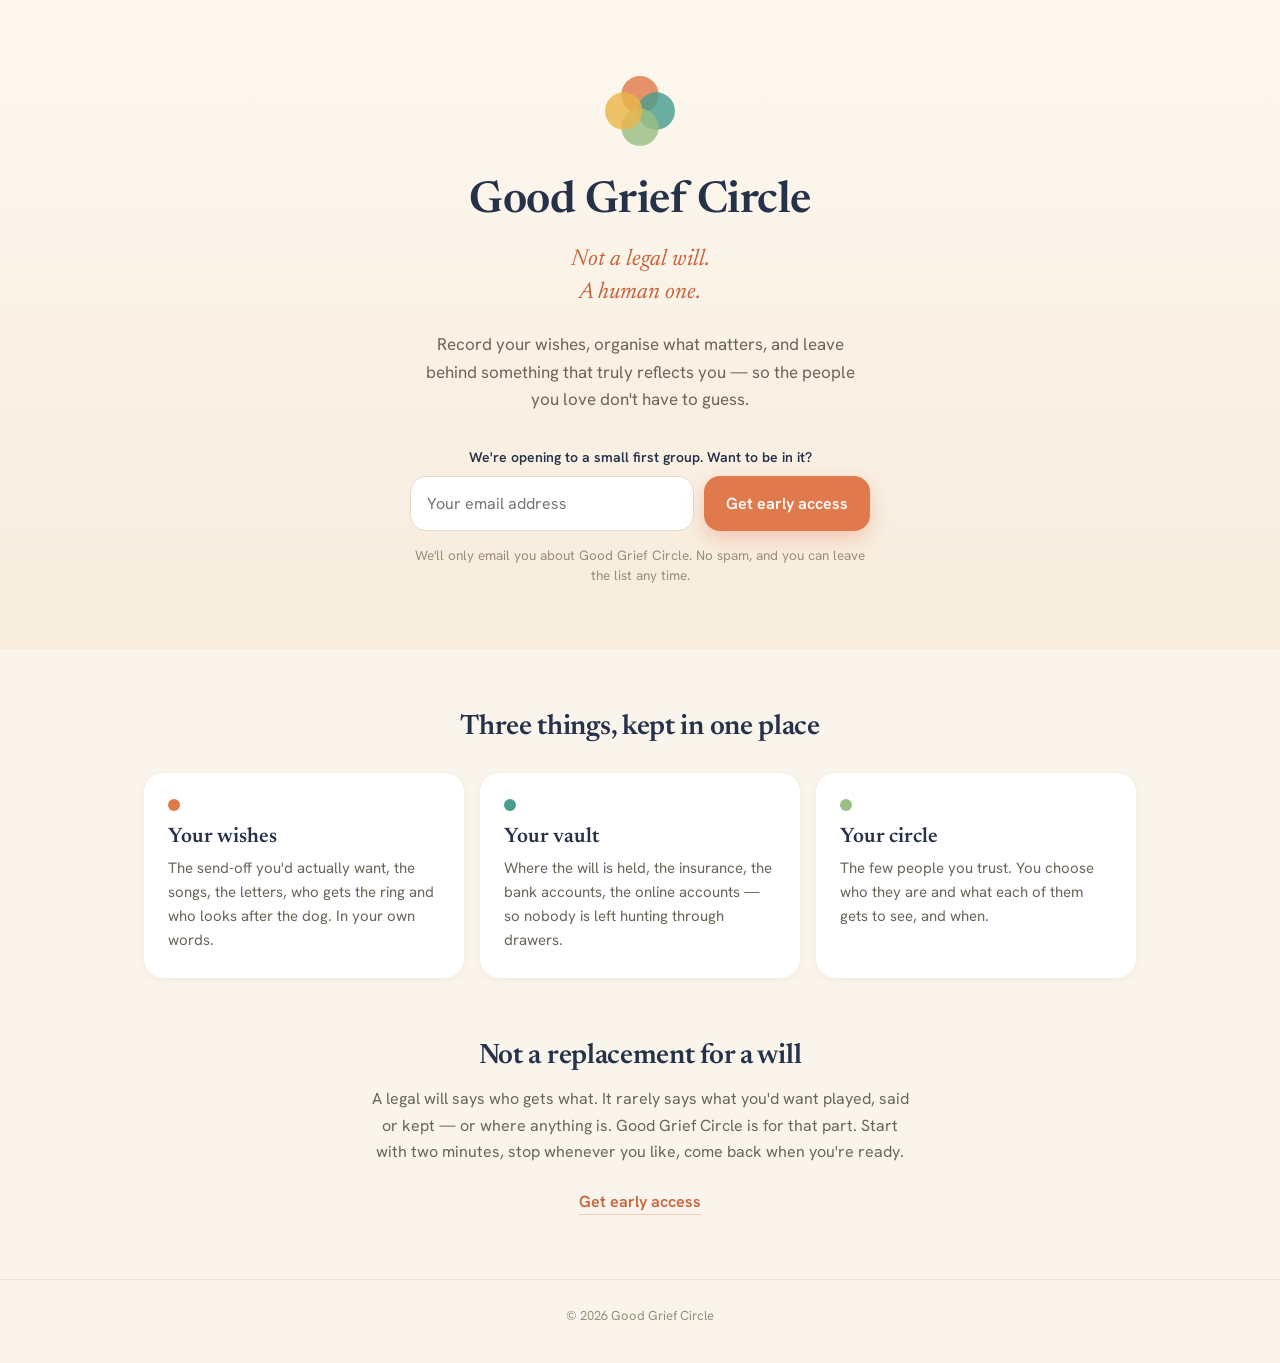
==== index.html @ 54e55d17 "Early access page for Good Grief Circle Co-Authored-By: Claude Opus 5.5 <noreply@anthropic.com>" ====
<!DOCTYPE html>
<html lang="en">
<head>
  <meta charset="utf-8" />
  <meta name="viewport" content="width=device-width, initial-scale=1, viewport-fit=cover" />
  <title>Good Grief Circle — Not a legal will. A human one.</title>
  <meta name="description" content="Record your wishes, organise what matters, and choose who you trust with it — so the people you love don't have to guess. Join the early access list." />
  <meta property="og:title" content="Good Grief Circle" />
  <meta property="og:description" content="Not a legal will. A human one. Join the early access list." />
  <meta property="og:type" content="website" />
  <meta name="theme-color" content="#faf5ec" />
  <link rel="icon" href="data:image/svg+xml,%3Csvg xmlns='http://www.w3.org/2000/svg' viewBox='0 0 48 48'%3E%3Ccircle cx='24' cy='14' r='11.5' fill='%23e07a4d' opacity='.82'/%3E%3Ccircle cx='34' cy='24' r='11.5' fill='%234a9e90' opacity='.82'/%3E%3Ccircle cx='24' cy='34' r='11.5' fill='%239cbf86' opacity='.82'/%3E%3Ccircle cx='14' cy='24' r='11.5' fill='%23eab64a' opacity='.82'/%3E%3C/svg%3E" />
  <link rel="preconnect" href="https://fonts.googleapis.com" />
  <link rel="preconnect" href="https://fonts.gstatic.com" crossorigin />
  <link href="https://fonts.googleapis.com/css2?family=Newsreader:ital,opsz,wght@0,6..72,400;0,6..72,500;0,6..72,600;1,6..72,400&family=Hanken+Grotesk:wght@400;500;600;700&display=swap" rel="stylesheet" />
  <style>
    * { box-sizing: border-box; }
    html { scroll-behavior: smooth; }
    body {
      margin: 0;
      font-family: 'Hanken Grotesk', -apple-system, sans-serif;
      background: #faf5ec;
      color: #26324a;
      -webkit-font-smoothing: antialiased;
    }
    .serif { font-family: 'Newsreader', serif; }
    .wrap { max-width: 1040px; margin: 0 auto; padding: 0 24px; }

    @keyframes ggcFade {
      from { opacity: 0; transform: translateY(8px); }
      to { opacity: 1; transform: none; }
    }
    .fade { animation: ggcFade 0.5s ease both; }
    @media (prefers-reduced-motion: reduce) { .fade { animation: none; } html { scroll-behavior: auto; } }

    /* ── HERO ── */
    .hero {
      background: linear-gradient(180deg, #fdf8f0 0%, #f7ecdd 100%);
      text-align: center;
      padding: 72px 0 64px;
    }
    .hero h1 { font-size: 44px; font-weight: 600; line-height: 1.08; letter-spacing: -0.5px; margin: 24px 0 0; }
    .tagline { font-style: italic; font-size: 23px; color: #c8623a; line-height: 1.45; margin: 16px 0 0; }
    .lede { font-size: 17px; line-height: 1.62; color: #6c6456; max-width: 460px; margin: 22px auto 0; }

    /* ── SIGN-UP ── */
    .signup { max-width: 460px; margin: 34px auto 0; }
    .signup label { display: block; font-size: 14px; font-weight: 600; margin-bottom: 10px; }
    .row { display: flex; gap: 10px; }
    .row input[type=email] {
      flex: 1; min-width: 0;
      font: inherit; font-size: 16px; color: #26324a;
      padding: 16px; border-radius: 16px;
      border: 1px solid #e6dac6; background: #fff;
    }
    .row input[type=email]:focus { outline: 2px solid #e07a4d; outline-offset: 1px; border-color: transparent; }
    .btn {
      border: none; cursor: pointer; white-space: nowrap;
      font-family: inherit; font-size: 16px; font-weight: 600;
      background: #e07a4d; color: #fff;
      padding: 16px 22px; border-radius: 16px;
      box-shadow: 0 8px 20px rgba(224,122,77,0.32);
    }
    .btn:disabled { opacity: 0.6; cursor: default; }
    .small { font-size: 13.5px; color: #9a8d79; line-height: 1.5; margin: 14px 0 0; }
    .hp { position: absolute; left: -9999px; }
    .msg { display: none; border-radius: 16px; padding: 18px 20px; font-size: 15.5px; line-height: 1.55; margin-top: 4px; }
    .msg.ok { display: block; background: #e9f4f0; border: 1px solid #d3e9e2; color: #3a8275; }
    .msg.err { display: block; background: #fbe6da; border: 1px solid #f3d0bd; color: #a94e2b; margin-top: 14px; }
    @media (max-width: 520px) {
      .hero { padding: 56px 0 48px; }
      .hero h1 { font-size: 36px; }
      .tagline { font-size: 20px; }
      .row { flex-direction: column; }
    }

    /* ── WHAT IT IS ── */
    .what { padding: 64px 0 24px; }
    .what h2, .not h2 { font-size: 28px; font-weight: 600; letter-spacing: -0.3px; text-align: center; margin: 0; }
    .cards { display: grid; grid-template-columns: repeat(3, 1fr); gap: 16px; margin-top: 32px; }
    .card { background: #fff; border-radius: 20px; padding: 26px 24px; box-shadow: 0 2px 10px rgba(60,45,20,0.05); }
    .dot { width: 12px; height: 12px; border-radius: 50%; }
    .card h3 { font-size: 21px; font-weight: 600; margin: 16px 0 8px; }
    .card p { font-size: 15px; line-height: 1.6; color: #6c6456; margin: 0; }
    @media (max-width: 760px) { .cards { grid-template-columns: 1fr; } }

    /* ── WHAT IT ISN'T ── */
    .not { padding: 40px 0 64px; text-align: center; }
    .not p { font-size: 16px; line-height: 1.65; color: #6c6456; max-width: 540px; margin: 16px auto 0; }
    .not a { display: inline-block; margin-top: 26px; color: #c8623a; font-weight: 600; text-decoration: none; border-bottom: 1.5px solid #f0c8b4; padding-bottom: 2px; }

    footer { border-top: 1px solid #efe5d3; padding: 26px 0 36px; text-align: center; font-size: 13px; color: #9a8d79; line-height: 1.6; }
  </style>
</head>
<body>

  <header class="hero" id="top">
    <div class="wrap fade">
      <svg width="78" height="78" viewBox="0 0 48 48" role="img" aria-label="Good Grief Circle logo">
        <g style="mix-blend-mode: multiply">
          <circle cx="24" cy="14" r="11.5" fill="#e07a4d" opacity="0.82" />
          <circle cx="34" cy="24" r="11.5" fill="#4a9e90" opacity="0.82" />
          <circle cx="24" cy="34" r="11.5" fill="#9cbf86" opacity="0.82" />
          <circle cx="14" cy="24" r="11.5" fill="#eab64a" opacity="0.82" />
        </g>
      </svg>
      <h1 class="serif">Good Grief Circle</h1>
      <p class="tagline serif">Not a legal will.<br />A human one.</p>
      <p class="lede">
        Record your wishes, organise what matters, and leave behind something that truly reflects you —
        so the people you love don't have to guess.
      </p>

      <div class="signup">
        <form id="signup-form" novalidate>
          <label for="email">We're opening to a small first group. Want to be in it?</label>
          <div class="row">
            <input id="email" name="email" type="email" placeholder="Your email address" autocomplete="email" required />
            <button class="btn" type="submit">Get early access</button>
          </div>
          <input class="hp" type="text" name="_gotcha" tabindex="-1" autocomplete="off" aria-hidden="true" />
          <p class="small">We'll only email you about Good Grief Circle. No spam, and you can leave the list any time.</p>
          <div id="signup-error" class="msg" role="alert"></div>
        </form>
        <div id="signup-thanks" class="msg" role="status">
          <strong>Thank you — you're on the list.</strong><br />
          We'll be in touch as soon as there's a place for you.
        </div>
      </div>
    </div>
  </header>

  <main>
    <section class="what">
      <div class="wrap">
        <h2 class="serif">Three things, kept in one place</h2>
        <div class="cards">
          <div class="card">
            <div class="dot" style="background:#e07a4d"></div>
            <h3 class="serif">Your wishes</h3>
            <p>The send-off you'd actually want, the songs, the letters, who gets the ring and who looks after the dog. In your own words.</p>
          </div>
          <div class="card">
            <div class="dot" style="background:#4a9e90"></div>
            <h3 class="serif">Your vault</h3>
            <p>Where the will is held, the insurance, the bank accounts, the online accounts — so nobody is left hunting through drawers.</p>
          </div>
          <div class="card">
            <div class="dot" style="background:#9cbf86"></div>
            <h3 class="serif">Your circle</h3>
            <p>The few people you trust. You choose who they are and what each of them gets to see, and when.</p>
          </div>
        </div>
      </div>
    </section>

    <section class="not">
      <div class="wrap">
        <h2 class="serif">Not a replacement for a will</h2>
        <p>
          A legal will says who gets what. It rarely says what you'd want played, said or kept — or where anything is.
          Good Grief Circle is for that part. Start with two minutes, stop whenever you like, come back when you're ready.
        </p>
        <a href="#top">Get early access</a>
      </div>
    </section>
  </main>

  <footer>
    <div class="wrap">© 2026 Good Grief Circle</div>
  </footer>

  <script>
    // Formspree form address, e.g. 'https://formspree.io/f/abcdwxyz'. Sign-ups go nowhere until this is set.
    const FORM_ENDPOINT = 'https://formspree.io/f/mqpebppz';

    const form = document.getElementById('signup-form');
    const thanks = document.getElementById('signup-thanks');
    const error = document.getElementById('signup-error');
    const isLocal = ['localhost', '127.0.0.1', ''].includes(location.hostname);

    const fail = (text) => { error.textContent = text; error.className = 'msg err'; };

    form.addEventListener('submit', async (e) => {
      e.preventDefault();
      error.className = 'msg';
      const email = form.email.value.trim();
      if (!/^\S+@\S+\.\S+$/.test(email)) return fail('That email address doesn’t look quite right — could you check it?');

      const button = form.querySelector('button');
      button.disabled = true;
      try {
        if (FORM_ENDPOINT) {
          const res = await fetch(FORM_ENDPOINT, { method: 'POST', body: new FormData(form), headers: { Accept: 'application/json' } });
          if (!res.ok) throw new Error('Sign-up failed: ' + res.status);
        } else if (!isLocal) {
          throw new Error('FORM_ENDPOINT is not set');
        }
        form.style.display = 'none';
        thanks.className = 'msg ok fade';
      } catch (err) {
        console.error(err);
        fail('Sorry — that didn’t go through. Please try again in a moment.');
        button.disabled = false;
      }
    });
  </script>
</body>
</html>
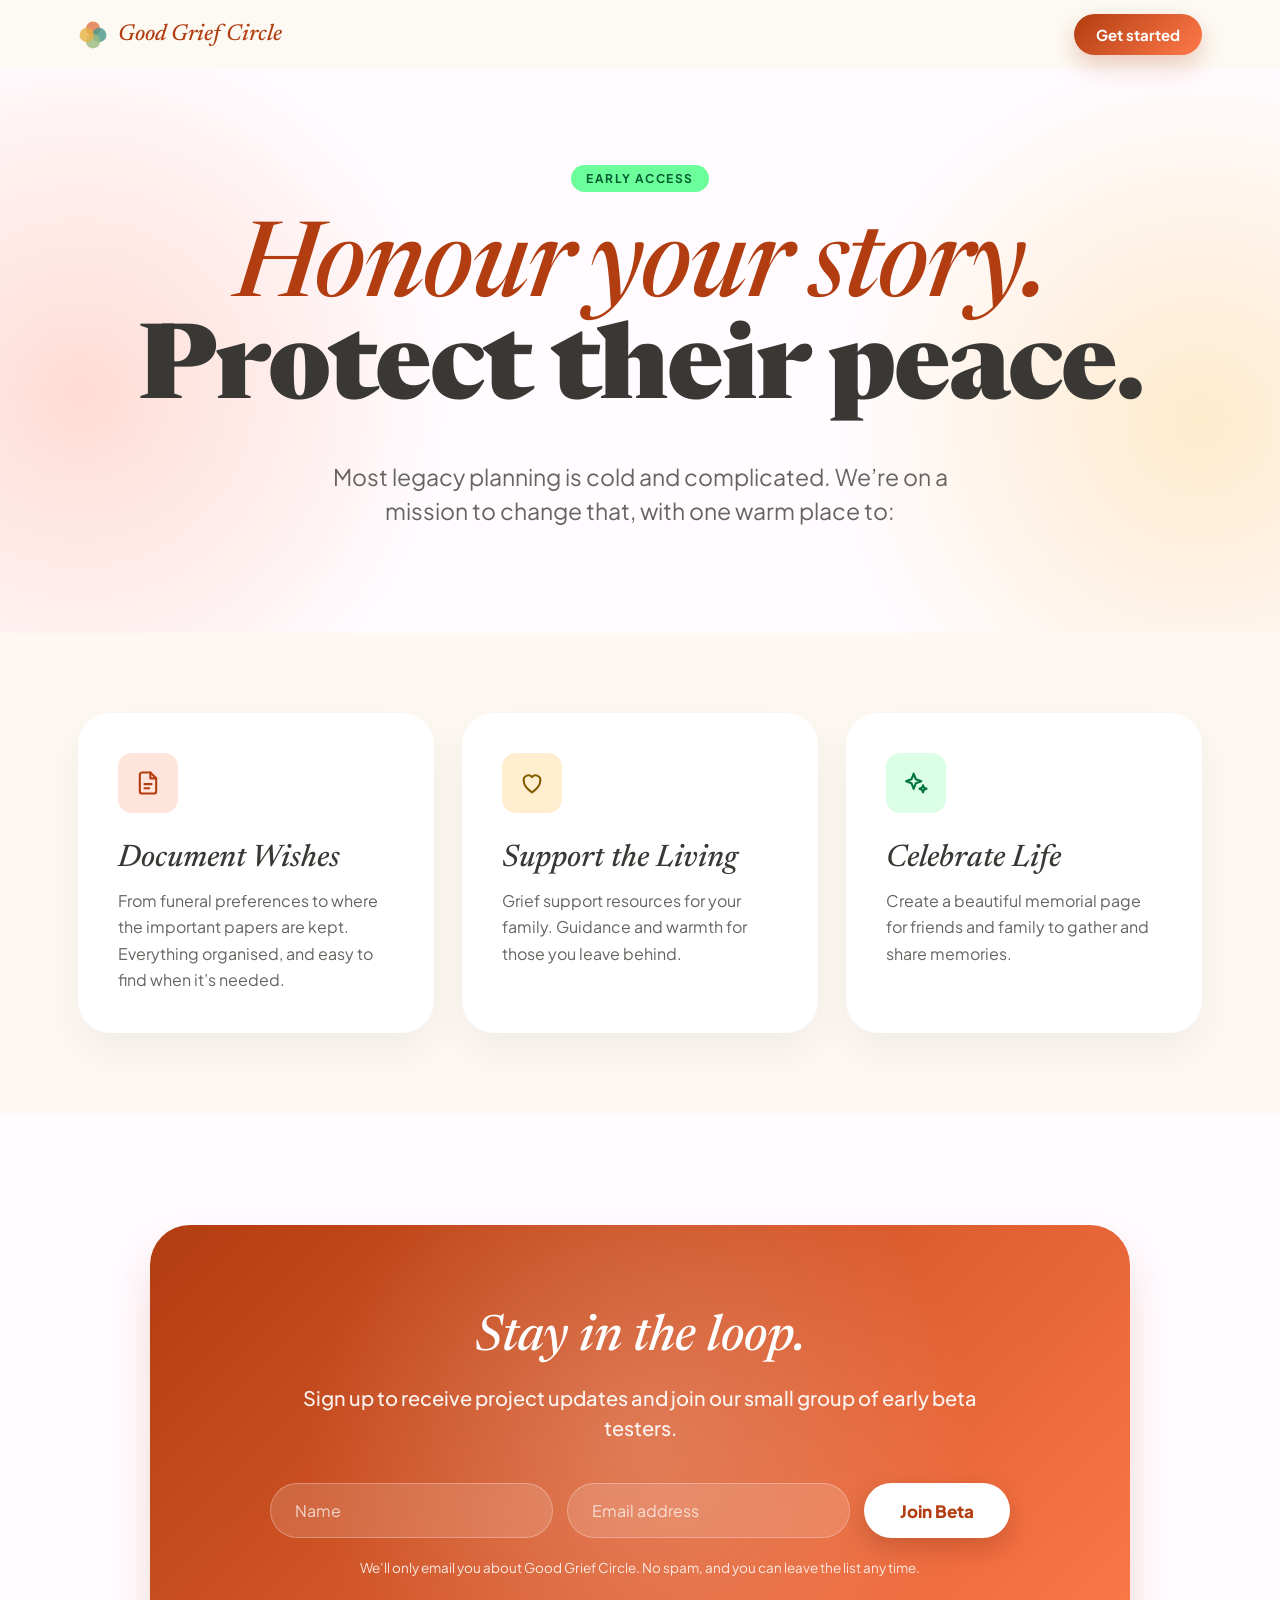
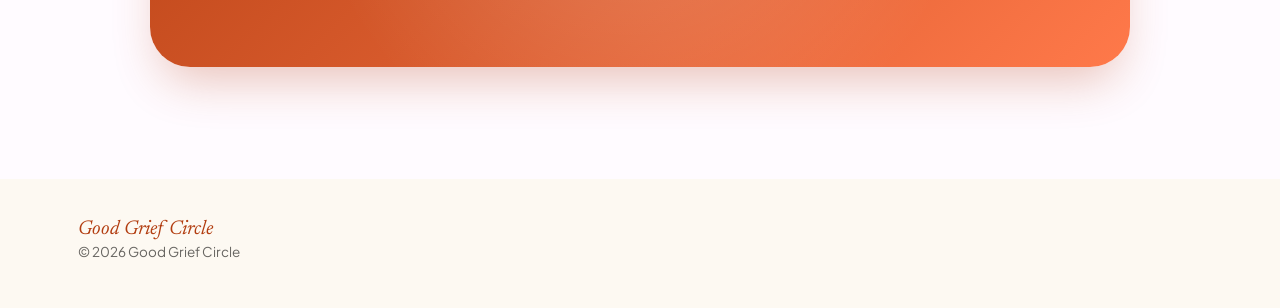
==== commit 8507b641: "Early access page in the new style: Honour your story. Protect their peace. Co-Authored-By: Claude O" ====
--- a/index.html
+++ b/index.html
@@ -3,171 +3,150 @@
 <head>
   <meta charset="utf-8" />
   <meta name="viewport" content="width=device-width, initial-scale=1, viewport-fit=cover" />
-  <title>Good Grief Circle — Not a legal will. A human one.</title>
-  <meta name="description" content="Record your wishes, organise what matters, and choose who you trust with it — so the people you love don't have to guess. Join the early access list." />
+  <title>Good Grief Circle — Honour your story. Protect their peace.</title>
+  <meta name="description" content="Record your wishes, support the people you love, and celebrate a life. Join the early beta list." />
   <meta property="og:title" content="Good Grief Circle" />
-  <meta property="og:description" content="Not a legal will. A human one. Join the early access list." />
+  <meta property="og:description" content="Honour your story. Protect their peace. Join the early beta list." />
   <meta property="og:type" content="website" />
-  <meta name="theme-color" content="#faf5ec" />
+  <meta name="theme-color" content="#fffbff" />
   <link rel="icon" href="data:image/svg+xml,%3Csvg xmlns='http://www.w3.org/2000/svg' viewBox='0 0 48 48'%3E%3Ccircle cx='24' cy='14' r='11.5' fill='%23e07a4d' opacity='.82'/%3E%3Ccircle cx='34' cy='24' r='11.5' fill='%234a9e90' opacity='.82'/%3E%3Ccircle cx='24' cy='34' r='11.5' fill='%239cbf86' opacity='.82'/%3E%3Ccircle cx='14' cy='24' r='11.5' fill='%23eab64a' opacity='.82'/%3E%3C/svg%3E" />
   <link rel="preconnect" href="https://fonts.googleapis.com" />
   <link rel="preconnect" href="https://fonts.gstatic.com" crossorigin />
-  <link href="https://fonts.googleapis.com/css2?family=Newsreader:ital,opsz,wght@0,6..72,400;0,6..72,500;0,6..72,600;1,6..72,400&family=Hanken+Grotesk:wght@400;500;600;700&display=swap" rel="stylesheet" />
+  <link href="https://fonts.googleapis.com/css2?family=Newsreader:ital,opsz,wght@0,6..72,500;0,6..72,800;1,6..72,500&family=Plus+Jakarta+Sans:wght@400;500;600;700;800&display=swap" rel="stylesheet" />
   <style>
     * { box-sizing: border-box; }
     html { scroll-behavior: smooth; }
-    body {
-      margin: 0;
-      font-family: 'Hanken Grotesk', -apple-system, sans-serif;
-      background: #faf5ec;
-      color: #26324a;
-      -webkit-font-smoothing: antialiased;
-    }
+    body { margin: 0; font-family: 'Plus Jakarta Sans', -apple-system, sans-serif; background: #fffbff; color: #393834; -webkit-font-smoothing: antialiased; }
     .serif { font-family: 'Newsreader', serif; }
-    .wrap { max-width: 1040px; margin: 0 auto; padding: 0 24px; }
+    .wrap { max-width: 1180px; margin: 0 auto; padding: 0 28px; }
+    @keyframes ggcFade { from { opacity: 0; transform: translateY(10px); } to { opacity: 1; transform: none; } }
+    .fade { animation: ggcFade 0.6s ease both; }
+    @media (prefers-reduced-motion: reduce) { .fade { animation: none; } html { scroll-behavior: auto; } }
+    .glow { background: linear-gradient(135deg, #b23d10 0%, #ff794a 100%); }
 
-    @keyframes ggcFade {
-      from { opacity: 0; transform: translateY(8px); }
-      to { opacity: 1; transform: none; }
-    }
-    .fade { animation: ggcFade 0.5s ease both; }
-    @media (prefers-reduced-motion: reduce) { .fade { animation: none; } html { scroll-behavior: auto; } }
+    nav { position: sticky; top: 0; z-index: 10; background: rgba(253,249,242,.82); backdrop-filter: blur(12px); -webkit-backdrop-filter: blur(12px); }
+    nav .wrap { display: flex; align-items: center; justify-content: space-between; padding-top: 14px; padding-bottom: 14px; }
+    .brand { display: flex; align-items: center; gap: 10px; font-style: italic; font-weight: 500; font-size: 23px; color: #b23d10; }
+    .cta { display: inline-block; color: #fff; font-weight: 700; font-size: 15px; text-decoration: none; padding: 11px 22px; border-radius: 999px; box-shadow: 0 10px 24px rgba(178,61,16,.26); }
 
-    /* ── HERO ── */
-    .hero {
-      background: linear-gradient(180deg, #fdf8f0 0%, #f7ecdd 100%);
-      text-align: center;
-      padding: 72px 0 64px;
-    }
-    .hero h1 { font-size: 44px; font-weight: 600; line-height: 1.08; letter-spacing: -0.5px; margin: 24px 0 0; }
-    .tagline { font-style: italic; font-size: 23px; color: #c8623a; line-height: 1.45; margin: 16px 0 0; }
-    .lede { font-size: 17px; line-height: 1.62; color: #6c6456; max-width: 460px; margin: 22px auto 0; }
+    .hero { position: relative; overflow: hidden; text-align: center; padding: 96px 0 104px; }
+    .orb { position: absolute; width: 760px; height: 760px; border-radius: 50%; pointer-events: none; }
+    .chip { display: inline-block; font-size: 12px; font-weight: 700; letter-spacing: .12em; text-transform: uppercase; color: #005f2e; background: #6dfe9c; border-radius: 999px; padding: 6px 15px; }
+    .hero h1 { position: relative; font-size: clamp(46px, 9vw, 104px); line-height: .98; letter-spacing: -2px; margin: 30px 0 0; }
+    .hero h1 i { font-weight: 500; color: #b23d10; }
+    .hero h1 b { font-weight: 800; }
+    .lede { position: relative; font-size: clamp(18px, 2.2vw, 23px); line-height: 1.5; color: #666460; max-width: 640px; margin: 34px auto 0; }
 
-    /* ── SIGN-UP ── */
-    .signup { max-width: 460px; margin: 34px auto 0; }
-    .signup label { display: block; font-size: 14px; font-weight: 600; margin-bottom: 10px; }
-    .row { display: flex; gap: 10px; }
-    .row input[type=email] {
-      flex: 1; min-width: 0;
-      font: inherit; font-size: 16px; color: #26324a;
-      padding: 16px; border-radius: 16px;
-      border: 1px solid #e6dac6; background: #fff;
-    }
-    .row input[type=email]:focus { outline: 2px solid #e07a4d; outline-offset: 1px; border-color: transparent; }
-    .btn {
-      border: none; cursor: pointer; white-space: nowrap;
-      font-family: inherit; font-size: 16px; font-weight: 600;
-      background: #e07a4d; color: #fff;
-      padding: 16px 22px; border-radius: 16px;
-      box-shadow: 0 8px 20px rgba(224,122,77,0.32);
-    }
-    .btn:disabled { opacity: 0.6; cursor: default; }
-    .small { font-size: 13.5px; color: #9a8d79; line-height: 1.5; margin: 14px 0 0; }
+    .what { background: #fdf9f2; padding: 80px 0; }
+    .cards { display: grid; grid-template-columns: repeat(3, 1fr); gap: 28px; }
+    .card { background: #fff; border-radius: 32px; padding: 40px; box-shadow: 0 18px 40px rgba(57,56,52,.06); transition: transform .4s ease, box-shadow .4s ease; }
+    .card:hover { transform: translateY(-4px); box-shadow: 0 28px 56px rgba(57,56,52,.10); }
+    .ico { width: 60px; height: 60px; border-radius: 14px; display: flex; align-items: center; justify-content: center; }
+    .card h3 { font-style: italic; font-weight: 500; font-size: 31px; margin: 30px 0 14px; }
+    .card p { font-size: 16px; line-height: 1.65; color: #666460; margin: 0; }
+    @media (max-width: 820px) { .cards { grid-template-columns: 1fr; } .card { padding: 32px; } }
+
+    .join { padding: 112px 0; }
+    .panel { position: relative; overflow: hidden; max-width: 980px; margin: 0 auto; border-radius: 40px; padding: 88px 56px; text-align: center; color: #fff; box-shadow: 0 24px 48px -12px rgba(178,61,16,.3); }
+    .panel::before { content: ''; position: absolute; inset: 0; background: radial-gradient(circle at center, rgba(255,255,255,.2), transparent 62%); pointer-events: none; }
+    .panel > * { position: relative; }
+    .panel h2 { font-style: italic; font-weight: 500; font-size: clamp(34px, 5vw, 50px); margin: 0; }
+    .panel .sub { font-size: clamp(16px, 2vw, 20px); font-weight: 500; line-height: 1.5; opacity: .93; max-width: 680px; margin: 20px auto 40px; }
+    .row { display: flex; gap: 14px; max-width: 740px; margin: 0 auto; }
+    .row input { flex: 1; min-width: 0; font: inherit; font-size: 16px; color: #fff; padding: 16px 24px; border-radius: 999px; border: 1px solid rgba(255,255,255,.28); background: rgba(255,255,255,.14); }
+    .row input::placeholder { color: rgba(255,255,255,.72); }
+    .row input:focus { outline: 2px solid #fff; outline-offset: 1px; }
+    .btn { border: none; cursor: pointer; white-space: nowrap; font-family: inherit; font-size: 17px; font-weight: 800; background: #fff; color: #b23d10; padding: 16px 36px; border-radius: 999px; box-shadow: 0 10px 24px rgba(70,16,0,.2); }
+    .btn:disabled { opacity: .6; cursor: default; }
+    .small { font-size: 13.5px; line-height: 1.5; opacity: .85; margin: 20px 0 0; }
     .hp { position: absolute; left: -9999px; }
-    .msg { display: none; border-radius: 16px; padding: 18px 20px; font-size: 15.5px; line-height: 1.55; margin-top: 4px; }
-    .msg.ok { display: block; background: #e9f4f0; border: 1px solid #d3e9e2; color: #3a8275; }
-    .msg.err { display: block; background: #fbe6da; border: 1px solid #f3d0bd; color: #a94e2b; margin-top: 14px; }
-    @media (max-width: 520px) {
-      .hero { padding: 56px 0 48px; }
-      .hero h1 { font-size: 36px; }
-      .tagline { font-size: 20px; }
-      .row { flex-direction: column; }
-    }
+    .msg { display: none; border-radius: 20px; padding: 18px 22px; font-size: 16px; line-height: 1.55; max-width: 740px; margin: 0 auto; }
+    .msg.ok { display: block; background: #fff; color: #005f2e; }
+    .msg.err { display: block; background: #fff; color: #9f0519; margin-top: 16px; }
+    @media (max-width: 720px) { .hero { padding: 64px 0 72px; } .join { padding: 64px 0; } .panel { padding: 56px 24px; border-radius: 32px; } .row { flex-direction: column; } }
 
-    /* ── WHAT IT IS ── */
-    .what { padding: 64px 0 24px; }
-    .what h2, .not h2 { font-size: 28px; font-weight: 600; letter-spacing: -0.3px; text-align: center; margin: 0; }
-    .cards { display: grid; grid-template-columns: repeat(3, 1fr); gap: 16px; margin-top: 32px; }
-    .card { background: #fff; border-radius: 20px; padding: 26px 24px; box-shadow: 0 2px 10px rgba(60,45,20,0.05); }
-    .dot { width: 12px; height: 12px; border-radius: 50%; }
-    .card h3 { font-size: 21px; font-weight: 600; margin: 16px 0 8px; }
-    .card p { font-size: 15px; line-height: 1.6; color: #6c6456; margin: 0; }
-    @media (max-width: 760px) { .cards { grid-template-columns: 1fr; } }
-
-    /* ── WHAT IT ISN'T ── */
-    .not { padding: 40px 0 64px; text-align: center; }
-    .not p { font-size: 16px; line-height: 1.65; color: #6c6456; max-width: 540px; margin: 16px auto 0; }
-    .not a { display: inline-block; margin-top: 26px; color: #c8623a; font-weight: 600; text-decoration: none; border-bottom: 1.5px solid #f0c8b4; padding-bottom: 2px; }
-
-    footer { border-top: 1px solid #efe5d3; padding: 26px 0 36px; text-align: center; font-size: 13px; color: #9a8d79; line-height: 1.6; }
+    footer { background: #fdf9f2; padding: 40px 0 48px; }
+    footer .wrap { display: flex; justify-content: space-between; align-items: center; gap: 16px; flex-wrap: wrap; }
+    footer .name { font-style: italic; font-size: 20px; color: #b23d10; }
+    footer p { font-size: 13.5px; color: #666460; margin: 4px 0 0; }
   </style>
 </head>
 <body>
 
+  <nav>
+    <div class="wrap">
+      <div class="brand serif">
+        <svg width="30" height="30" viewBox="0 0 48 48" role="img" aria-label="Good Grief Circle logo"><g style="mix-blend-mode: multiply"><circle cx="24" cy="14" r="11.5" fill="#e07a4d" opacity="0.82" /><circle cx="34" cy="24" r="11.5" fill="#4a9e90" opacity="0.82" /><circle cx="24" cy="34" r="11.5" fill="#9cbf86" opacity="0.82" /><circle cx="14" cy="24" r="11.5" fill="#eab64a" opacity="0.82" /></g></svg>
+        Good Grief Circle
+      </div>
+      <a class="cta glow" href="#join">Get started</a>
+    </div>
+  </nav>
+
   <header class="hero" id="top">
-    <div class="wrap fade">
-      <svg width="78" height="78" viewBox="0 0 48 48" role="img" aria-label="Good Grief Circle logo">
-        <g style="mix-blend-mode: multiply">
-          <circle cx="24" cy="14" r="11.5" fill="#e07a4d" opacity="0.82" />
-          <circle cx="34" cy="24" r="11.5" fill="#4a9e90" opacity="0.82" />
-          <circle cx="24" cy="34" r="11.5" fill="#9cbf86" opacity="0.82" />
-          <circle cx="14" cy="24" r="11.5" fill="#eab64a" opacity="0.82" />
-        </g>
-      </svg>
-      <h1 class="serif">Good Grief Circle</h1>
-      <p class="tagline serif">Not a legal will.<br />A human one.</p>
-      <p class="lede">
-        Record your wishes, organise what matters, and leave behind something that truly reflects you —
-        so the people you love don't have to guess.
-      </p>
-
-      <div class="signup">
-        <form id="signup-form" novalidate>
-          <label for="email">We're opening to a small first group. Want to be in it?</label>
-          <div class="row">
-            <input id="email" name="email" type="email" placeholder="Your email address" autocomplete="email" required />
-            <button class="btn" type="submit">Get early access</button>
-          </div>
-          <input class="hp" type="text" name="_gotcha" tabindex="-1" autocomplete="off" aria-hidden="true" />
-          <p class="small">We'll only email you about Good Grief Circle. No spam, and you can leave the list any time.</p>
-          <div id="signup-error" class="msg" role="alert"></div>
-        </form>
-        <div id="signup-thanks" class="msg" role="status">
-          <strong>Thank you — you're on the list.</strong><br />
-          We'll be in touch as soon as there's a place for you.
-        </div>
-      </div>
+    <div class="orb" style="top: -10%; left: -300px; background: radial-gradient(circle, rgba(255,121,74,.24), rgba(255,121,74,0) 68%)"></div>
+    <div class="orb" style="bottom: -30%; right: -300px; background: radial-gradient(circle, rgba(255,201,101,.32), rgba(255,201,101,0) 68%)"></div>
+    <div class="wrap" style="position: relative">
+      <span class="chip">Early access</span>
+      <h1 class="serif"><i>Honour your story.</i><br /><b>Protect their peace.</b></h1>
+      <p class="lede">Most legacy planning is cold and complicated. We’re on a mission to change that, with one warm place to:</p>
     </div>
   </header>
 
   <main>
     <section class="what">
       <div class="wrap">
-        <h2 class="serif">Three things, kept in one place</h2>
         <div class="cards">
           <div class="card">
-            <div class="dot" style="background:#e07a4d"></div>
-            <h3 class="serif">Your wishes</h3>
-            <p>The send-off you'd actually want, the songs, the letters, who gets the ring and who looks after the dog. In your own words.</p>
+            <div class="ico" style="background: rgba(255,121,74,.2)"><svg width="28" height="28" viewBox="0 0 24 24" fill="none" stroke="#b23d10" stroke-width="1.8" stroke-linecap="round" stroke-linejoin="round"><path d="M14 3H7a2 2 0 0 0-2 2v14a2 2 0 0 0 2 2h10a2 2 0 0 0 2-2V8z"/><polyline points="14 3 14 8 19 8"/><line x1="9" y1="13" x2="15" y2="13"/><line x1="9" y1="16.500" x2="13" y2="16.500"/></svg></div>
+            <h3 class="serif">Document Wishes</h3>
+            <p>From funeral preferences to where the important papers are kept. Everything organised, and easy to find when it’s needed.</p>
           </div>
           <div class="card">
-            <div class="dot" style="background:#4a9e90"></div>
-            <h3 class="serif">Your vault</h3>
-            <p>Where the will is held, the insurance, the bank accounts, the online accounts — so nobody is left hunting through drawers.</p>
+            <div class="ico" style="background: rgba(255,201,101,.3)"><svg width="28" height="28" viewBox="0 0 24 24" fill="none" stroke="#845d00" stroke-width="1.8" stroke-linejoin="round"><path d="M12 20s-7-4.400-7-9.500A4 4 0 0 1 12 7a4 4 0 0 1 7 3.500C19 15.600 12 20 12 20z"/></svg></div>
+            <h3 class="serif">Support the Living</h3>
+            <p>Grief support resources for your family. Guidance and warmth for those you leave behind.</p>
           </div>
           <div class="card">
-            <div class="dot" style="background:#9cbf86"></div>
-            <h3 class="serif">Your circle</h3>
-            <p>The few people you trust. You choose who they are and what each of them gets to see, and when.</p>
+            <div class="ico" style="background: rgba(109,254,156,.25)"><svg width="28" height="28" viewBox="0 0 24 24" fill="none" stroke="#007439" stroke-width="1.8" stroke-linecap="round" stroke-linejoin="round"><path d="M10 4l1.800 4.700L16.500 10.500 11.800 12.300 10 17l-1.800-4.700L3.500 10.500 8.200 8.700z"/><path d="M18 14l.900 2.100L21 17l-2.100.900L18 20l-.900-2.100L15 17l2.100-.900z"/></svg></div>
+            <h3 class="serif">Celebrate Life</h3>
+            <p>Create a beautiful memorial page for friends and family to gather and share memories.</p>
           </div>
         </div>
       </div>
     </section>
 
-    <section class="not">
+    <section class="join" id="join">
       <div class="wrap">
-        <h2 class="serif">Not a replacement for a will</h2>
-        <p>
-          A legal will says who gets what. It rarely says what you'd want played, said or kept — or where anything is.
-          Good Grief Circle is for that part. Start with two minutes, stop whenever you like, come back when you're ready.
-        </p>
-        <a href="#top">Get early access</a>
+        <div class="panel glow">
+          <h2 class="serif">Stay in the loop.</h2>
+          <p class="sub">Sign up to receive project updates and join our small group of early beta testers.</p>
+          <form id="signup-form" novalidate>
+            <div class="row">
+              <input name="name" type="text" placeholder="Name" aria-label="Name" autocomplete="name" />
+              <input id="email" name="email" type="email" placeholder="Email address" aria-label="Email address" autocomplete="email" required />
+              <button class="btn" type="submit">Join Beta</button>
+            </div>
+            <input class="hp" type="text" name="_gotcha" tabindex="-1" autocomplete="off" aria-hidden="true" />
+            <p class="small">We’ll only email you about Good Grief Circle. No spam, and you can leave the list any time.</p>
+            <div id="signup-error" class="msg" role="alert"></div>
+          </form>
+          <div id="signup-thanks" class="msg" role="status">
+            <strong>Thank you — you’re on the list.</strong><br />
+            We’ll be in touch as soon as there’s a place for you.
+          </div>
+        </div>
       </div>
     </section>
   </main>
 
   <footer>
-    <div class="wrap">© 2026 Good Grief Circle</div>
+    <div class="wrap">
+      <div>
+        <div class="name serif">Good Grief Circle</div>
+        <p>© 2026 Good Grief Circle</p>
+      </div>
+    </div>
   </footer>
 
   <script>
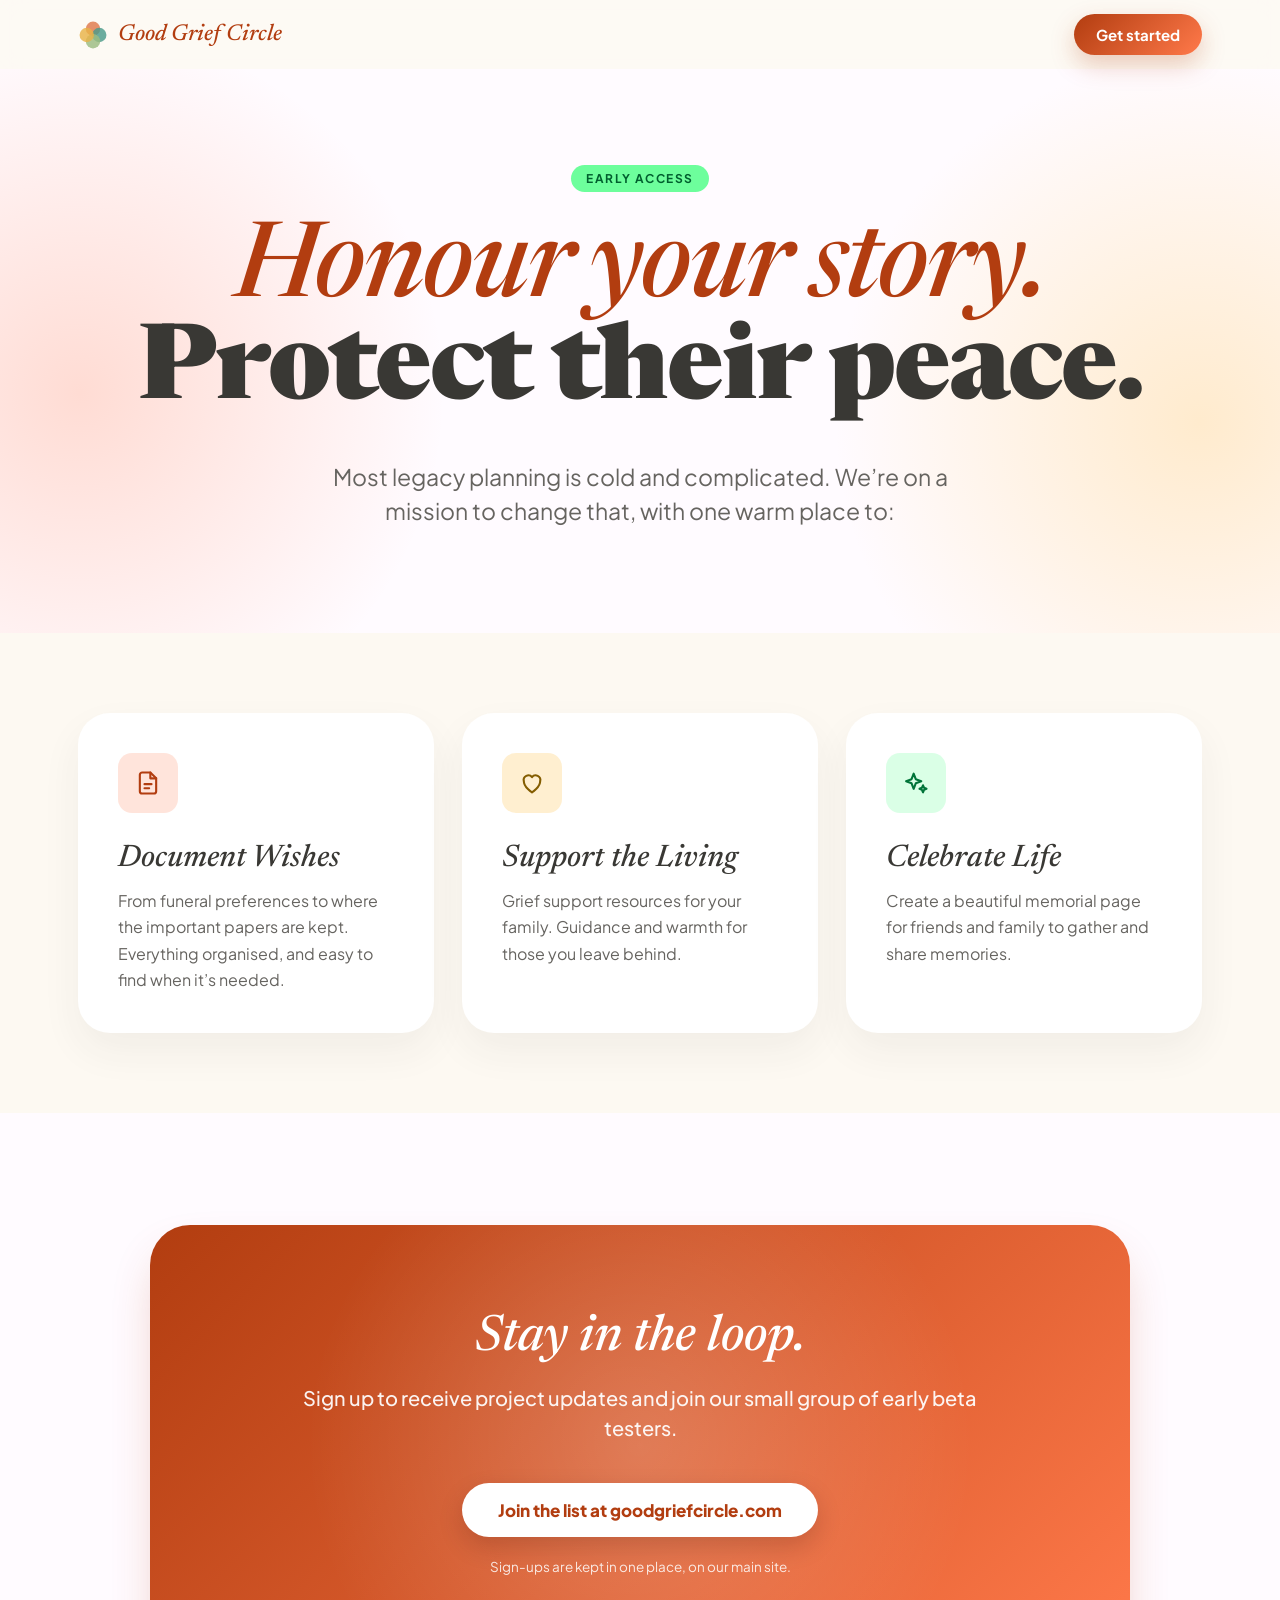
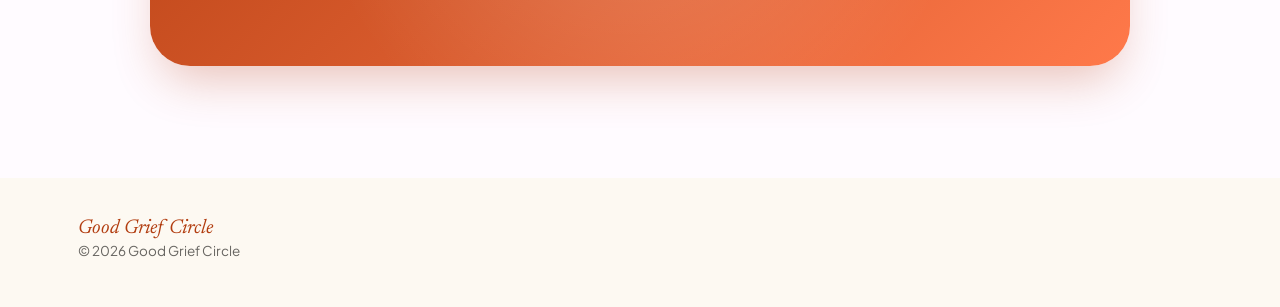
==== commit 99322de1: "Switch off the sign-up form: send people to goodgriefcircle.com to join the list Co-Authored-By: Cla" ====
--- a/index.html
+++ b/index.html
@@ -121,20 +121,8 @@
         <div class="panel glow">
           <h2 class="serif">Stay in the loop.</h2>
           <p class="sub">Sign up to receive project updates and join our small group of early beta testers.</p>
-          <form id="signup-form" novalidate>
-            <div class="row">
-              <input name="name" type="text" placeholder="Name" aria-label="Name" autocomplete="name" />
-              <input id="email" name="email" type="email" placeholder="Email address" aria-label="Email address" autocomplete="email" required />
-              <button class="btn" type="submit">Join Beta</button>
-            </div>
-            <input class="hp" type="text" name="_gotcha" tabindex="-1" autocomplete="off" aria-hidden="true" />
-            <p class="small">We’ll only email you about Good Grief Circle. No spam, and you can leave the list any time.</p>
-            <div id="signup-error" class="msg" role="alert"></div>
-          </form>
-          <div id="signup-thanks" class="msg" role="status">
-            <strong>Thank you — you’re on the list.</strong><br />
-            We’ll be in touch as soon as there’s a place for you.
-          </div>
+          <a class="btn" style="display: inline-block; text-decoration: none" href="https://www.goodgriefcircle.com/">Join the list at goodgriefcircle.com</a>
+          <p class="small">Sign-ups are kept in one place, on our main site.</p>
         </div>
       </div>
     </section>
@@ -149,40 +137,7 @@
     </div>
   </footer>
 
-  <script>
-    // Formspree form address, e.g. 'https://formspree.io/f/abcdwxyz'. Sign-ups go nowhere until this is set.
-    const FORM_ENDPOINT = 'https://formspree.io/f/mqpebppz';
-
-    const form = document.getElementById('signup-form');
-    const thanks = document.getElementById('signup-thanks');
-    const error = document.getElementById('signup-error');
-    const isLocal = ['localhost', '127.0.0.1', ''].includes(location.hostname);
-
-    const fail = (text) => { error.textContent = text; error.className = 'msg err'; };
-
-    form.addEventListener('submit', async (e) => {
-      e.preventDefault();
-      error.className = 'msg';
-      const email = form.email.value.trim();
-      if (!/^\S+@\S+\.\S+$/.test(email)) return fail('That email address doesn’t look quite right — could you check it?');
-
-      const button = form.querySelector('button');
-      button.disabled = true;
-      try {
-        if (FORM_ENDPOINT) {
-          const res = await fetch(FORM_ENDPOINT, { method: 'POST', body: new FormData(form), headers: { Accept: 'application/json' } });
-          if (!res.ok) throw new Error('Sign-up failed: ' + res.status);
-        } else if (!isLocal) {
-          throw new Error('FORM_ENDPOINT is not set');
-        }
-        form.style.display = 'none';
-        thanks.className = 'msg ok fade';
-      } catch (err) {
-        console.error(err);
-        fail('Sorry — that didn’t go through. Please try again in a moment.');
-        button.disabled = false;
-      }
-    });
-  </script>
+  <!-- Sign-up form switched off 2026-10-10: sign-ups go through goodgriefcircle.com (Wix) for now.
+       The Formspree form (mqpebppz) and its script are in git history: see the commit before this one. -->
 </body>
 </html>
